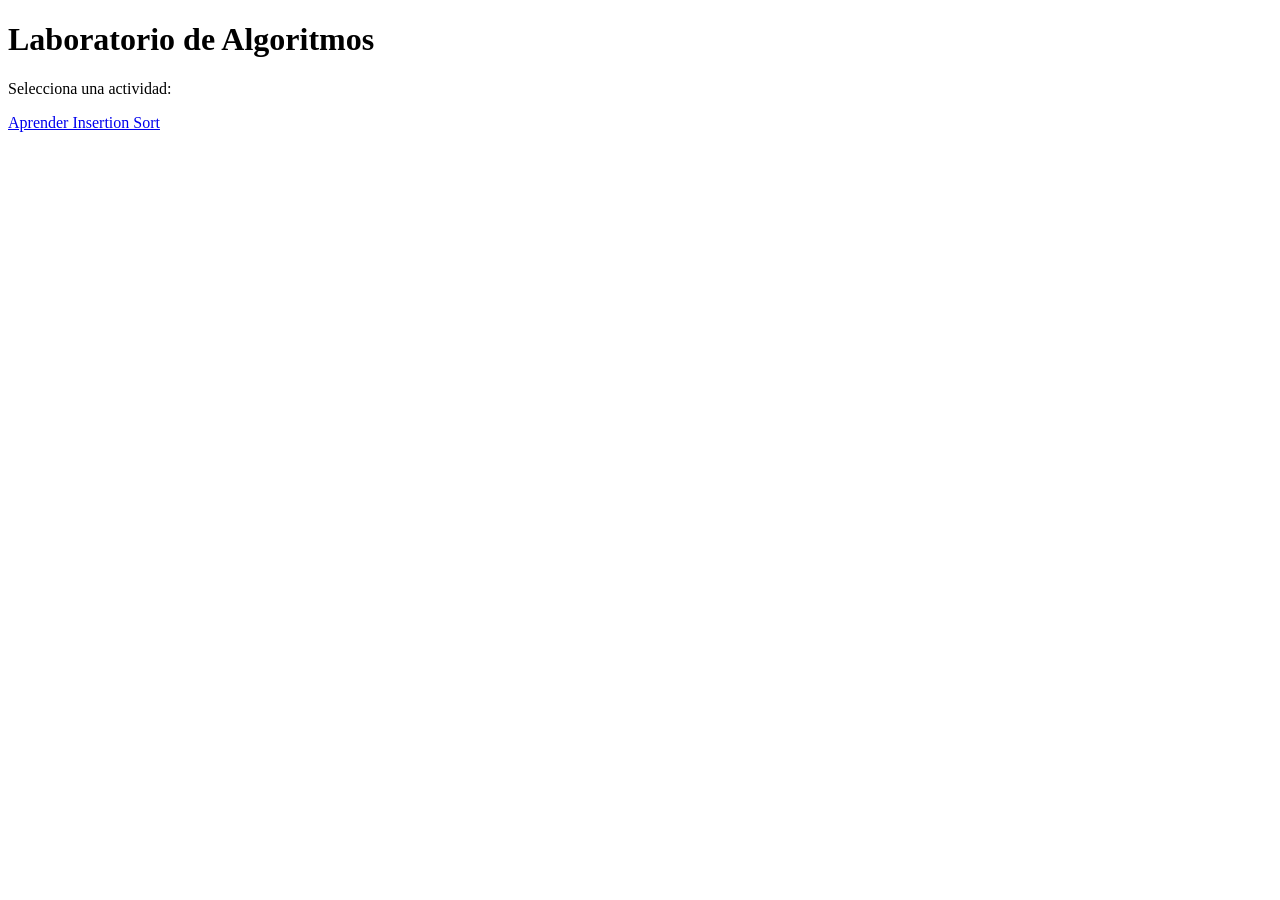
==== docs/index.html @ 264fc98d "Laboratorio de algoritmos insertion sort" ====
<!DOCTYPE html>
<html lang="es">
<head>
    <meta charset="UTF-8">
    <meta name="viewport"
          content="width=device-width, initial-scale=1">
    <title>Laboratorio de Algoritmos</title>
</head>
<body>
    <h1>Laboratorio de Algoritmos</h1>

    <p>Selecciona una actividad:</p>

    <a href="./algorithms/insertion-sort/">
        Aprender Insertion Sort
    </a>
</body>
</html>
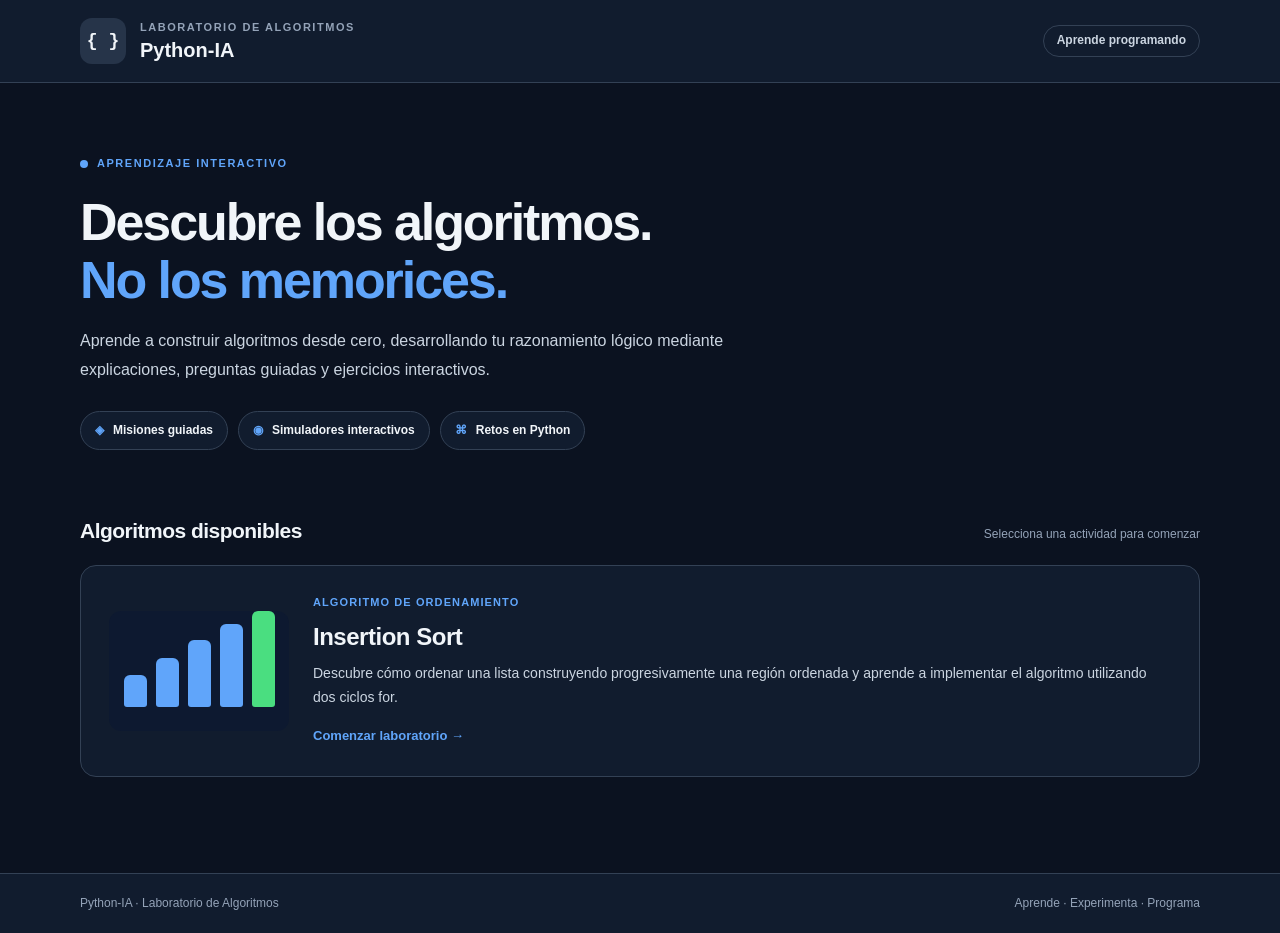
==== commit 777c2f0f: "Mejoras en menu principal" ====
--- a/docs/index.html
+++ b/docs/index.html
@@ -3,17 +3,149 @@
 <html lang="es">
 <head>
     <meta charset="UTF-8">
-    <meta name="viewport"
-          content="width=device-width, initial-scale=1">
-    <title>Laboratorio de Algoritmos</title>
+
+    <meta
+        name="viewport"
+        content="width=device-width, initial-scale=1.0"
+    >
+
+    <meta
+        name="description"
+        content="Aprende algoritmos de programación mediante actividades interactivas, simuladores y retos en Python."
+    >
+
+    <title>Laboratorio de Algoritmos | Python-IA</title>
+
+    <link rel="stylesheet" href="./style.css">
 </head>
+
 <body>
-    <h1>Laboratorio de Algoritmos</h1>
 
-    <p>Selecciona una actividad:</p>
+    <header class="header">
+        <div class="header-inner">
 
-    <a href="./algorithms/insertion-sort/">
-        Aprender Insertion Sort
-    </a>
+            <div class="brand">
+                <div class="brand-icon">
+                    { }
+                </div>
+
+                <div>
+                    <span class="eyebrow">
+                        LABORATORIO DE ALGORITMOS
+                    </span>
+
+                    <p class="brand-title">
+                        Python-IA
+                    </p>
+                </div>
+            </div>
+
+            <span class="header-tag">
+                Aprende programando
+            </span>
+
+        </div>
+    </header>
+
+    <main>
+
+        <section class="hero">
+
+            <div class="section-kicker">
+                APRENDIZAJE INTERACTIVO
+            </div>
+
+            <h1>
+                Descubre los algoritmos.
+                <br>
+                <span>No los memorices.</span>
+            </h1>
+
+            <p class="lead">
+                Aprende a construir algoritmos desde cero,
+                desarrollando tu razonamiento lógico
+                mediante explicaciones, preguntas guiadas
+                y ejercicios interactivos.
+            </p>
+
+            <div class="features">
+
+                <span class="feature">
+                    <span class="feature-symbol">◈</span>
+                    Misiones guiadas
+                </span>
+
+                <span class="feature">
+                    <span class="feature-symbol">◉</span>
+                    Simuladores interactivos
+                </span>
+
+                <span class="feature">
+                    <span class="feature-symbol">⌘</span>
+                    Retos en Python
+                </span>
+
+            </div>
+
+        </section>
+
+        <section class="activities">
+
+            <div class="section-heading">
+                <h2>Algoritmos disponibles</h2>
+                <p>Selecciona una actividad para comenzar</p>
+            </div>
+
+            <a
+                class="course-card"
+                href="./algorithms/insertion-sort/"
+            >
+
+                <div class="course-visual" aria-hidden="true">
+                    <div class="bar"></div>
+                    <div class="bar"></div>
+                    <div class="bar"></div>
+                    <div class="bar"></div>
+                    <div class="bar"></div>
+                </div>
+
+                <div class="course-body">
+
+                    <span class="course-label">
+                        ALGORITMO DE ORDENAMIENTO
+                    </span>
+
+                    <h3>Insertion Sort</h3>
+
+                    <p>
+                        Descubre cómo ordenar una lista
+                        construyendo progresivamente una
+                        región ordenada y aprende a
+                        implementar el algoritmo
+                        utilizando dos ciclos for.
+                    </p>
+
+                    <span class="open-label">
+                        Comenzar laboratorio →
+                    </span>
+
+                </div>
+
+            </a>
+
+        </section>
+
+    </main>
+
+    <footer class="footer">
+        <div class="footer-inner">
+
+            <p>Python-IA · Laboratorio de Algoritmos</p>
+
+            <p>Aprende · Experimenta · Programa</p>
+
+        </div>
+    </footer>
+
 </body>
 </html>
--- a/docs/style.css
+++ b/docs/style.css
@@ -0,0 +1,545 @@
+
+/* ============================================================
+   PYTHON-IA · LABORATORIO DE ALGORITMOS
+   Página principal
+
+   01. Design tokens
+   02. Reset y estilos globales
+   03. Header
+   04. Contenido principal
+   05. Presentación y características
+   06. Actividades
+   07. Footer
+   08. Responsive
+   09. Accesibilidad
+   ============================================================ */
+
+
+/* ============================================================
+   01. DESIGN TOKENS
+   ============================================================ */
+
+:root {
+    color-scheme: dark;
+
+    /* Backgrounds */
+    --background: #0b1220;
+    --surface: #111c2e;
+    --surface-raised: #172840;
+
+    /* Borders */
+    --border: #334155;
+
+    /* Typography */
+    --text: #f1f5f9;
+    --muted: #cbd5e1;
+    --subtle: #94a3b8;
+
+    /* Accent colors */
+    --accent: #60a5fa;
+    --accent-strong: #2563eb;
+    --success: #4ade80;
+
+    /* Layout */
+    --content-width: 1120px;
+    --radius: 16px;
+
+    /* Motion */
+    --transition-fast: 180ms ease;
+
+    /* Fonts */
+    --font-family:
+        -apple-system,
+        BlinkMacSystemFont,
+        "Segoe UI",
+        Roboto,
+        Helvetica,
+        Arial,
+        sans-serif;
+
+    --font-mono:
+        "SFMono-Regular",
+        Consolas,
+        "Liberation Mono",
+        monospace;
+}
+
+
+/* ============================================================
+   02. RESET Y ESTILOS GLOBALES
+   ============================================================ */
+
+*,
+*::before,
+*::after {
+    box-sizing: border-box;
+}
+
+html {
+    scroll-behavior: smooth;
+}
+
+body {
+    min-height: 100vh;
+    margin: 0;
+
+    font-family: var(--font-family);
+    line-height: 1.6;
+
+    color: var(--text);
+    background: var(--background);
+}
+
+a {
+    color: inherit;
+    text-decoration: none;
+}
+
+a:focus-visible {
+    outline: 3px solid var(--accent);
+    outline-offset: 4px;
+}
+
+h1,
+h2,
+h3,
+p {
+    margin-top: 0;
+}
+
+code {
+    font-family: var(--font-mono);
+
+    padding: 2px 5px;
+    border-radius: 4px;
+
+    background: var(--surface-raised);
+    color: var(--text);
+}
+
+::selection {
+    background: var(--accent-strong);
+    color: #ffffff;
+}
+
+
+/* ============================================================
+   03. HEADER
+   ============================================================ */
+
+.header {
+    background: var(--surface);
+    border-bottom: 1px solid var(--border);
+}
+
+.header-inner {
+    display: flex;
+    justify-content: space-between;
+    align-items: center;
+
+    gap: 16px;
+
+    width: min(
+        var(--content-width),
+        calc(100% - 40px)
+    );
+
+    min-height: 82px;
+    margin: 0 auto;
+}
+
+.brand {
+    display: flex;
+    align-items: center;
+    gap: 14px;
+}
+
+.brand-icon {
+    display: grid;
+    place-items: center;
+
+    width: 46px;
+    height: 46px;
+
+    border-radius: 12px;
+    background: #263449;
+
+    font-family: var(--font-mono);
+    font-size: 18px;
+    font-weight: 700;
+    line-height: 1;
+}
+
+.eyebrow {
+    display: block;
+
+    color: var(--subtle);
+
+    text-transform: uppercase;
+    letter-spacing: 0.14em;
+
+    font-size: 11px;
+    font-weight: 750;
+}
+
+.brand-title {
+    margin: 0;
+
+    font-size: 20px;
+    line-height: 1.3;
+    font-weight: 700;
+}
+
+.header-tag {
+    padding: 5px 13px;
+
+    border: 1px solid var(--border);
+    border-radius: 999px;
+
+    color: var(--muted);
+
+    font-size: 12px;
+    font-weight: 600;
+}
+
+
+/* ============================================================
+   04. CONTENIDO PRINCIPAL
+   ============================================================ */
+
+main {
+    width: min(
+        var(--content-width),
+        calc(100% - 40px)
+    );
+
+    margin: 0 auto;
+    padding: 72px 0 96px;
+}
+
+
+/* ============================================================
+   05. PRESENTACIÓN Y CARACTERÍSTICAS
+   ============================================================ */
+
+.section-kicker {
+    display: flex;
+    align-items: center;
+    gap: 9px;
+
+    color: var(--accent);
+
+    font-size: 11px;
+    font-weight: 800;
+
+    letter-spacing: 0.14em;
+    text-transform: uppercase;
+}
+
+.section-kicker::before {
+    content: "";
+
+    display: block;
+
+    width: 8px;
+    height: 8px;
+
+    border-radius: 50%;
+    background: var(--accent);
+}
+
+h1 {
+    margin: 20px 0 18px;
+
+    font-size: clamp(34px, 5vw, 52px);
+    font-weight: 800;
+
+    letter-spacing: -0.04em;
+    line-height: 1.12;
+}
+
+h1 span {
+    color: var(--accent);
+}
+
+.lead {
+    max-width: 740px;
+    margin: 0;
+
+    color: var(--muted);
+
+    font-size: 16px;
+    line-height: 1.8;
+}
+
+/* Feature badges */
+
+.features {
+    display: flex;
+    flex-wrap: wrap;
+
+    gap: 10px;
+    margin-top: 26px;
+}
+
+.feature {
+    display: inline-flex;
+    align-items: center;
+
+    gap: 9px;
+    padding: 9px 14px;
+
+    border: 1px solid var(--border);
+    border-radius: 999px;
+
+    background: var(--surface);
+
+    font-size: 12px;
+    font-weight: 650;
+}
+
+.feature-symbol {
+    color: var(--accent);
+}
+
+
+/* ============================================================
+   06. ACTIVIDADES
+   ============================================================ */
+
+/* Section heading */
+
+.section-heading {
+    display: flex;
+    justify-content: space-between;
+    align-items: baseline;
+
+    gap: 12px;
+    margin: 64px 0 18px;
+}
+
+.section-heading h2 {
+    margin: 0;
+
+    font-size: 21px;
+    letter-spacing: -0.025em;
+}
+
+.section-heading p {
+    margin: 0;
+
+    color: var(--subtle);
+    font-size: 12px;
+}
+
+/* Course card */
+
+.course-card {
+    display: flex;
+    align-items: center;
+
+    gap: 24px;
+    padding: 28px;
+
+    border: 1px solid var(--border);
+    border-radius: var(--radius);
+
+    background: var(--surface);
+
+    transition:
+        border-color var(--transition-fast),
+        transform var(--transition-fast),
+        background var(--transition-fast);
+}
+
+.course-card:hover {
+    background: var(--surface-raised);
+    border-color: var(--accent);
+
+    transform: translateY(-2px);
+}
+
+/* Course visualization */
+
+.course-visual {
+    display: flex;
+    justify-content: center;
+    align-items: flex-end;
+
+    gap: 9px;
+    padding: 24px 14px;
+
+    width: 180px;
+    min-width: 180px;
+    height: 120px;
+
+    border-radius: 12px;
+
+    background: #0d1930;
+}
+
+/* Sorting bars */
+
+.bar {
+    width: 23px;
+
+    border-radius: 6px 6px 3px 3px;
+    background: var(--accent);
+}
+
+.bar:nth-child(1) {
+    height: 32px;
+}
+
+.bar:nth-child(2) {
+    height: 49px;
+}
+
+.bar:nth-child(3) {
+    height: 67px;
+}
+
+.bar:nth-child(4) {
+    height: 83px;
+}
+
+.bar:nth-child(5) {
+    height: 96px;
+    background: var(--success);
+}
+
+/* Course content */
+
+.course-body {
+    flex: 1;
+    min-width: 0;
+}
+
+.course-label {
+    display: block;
+
+    color: var(--accent);
+
+    font-size: 11px;
+    font-weight: 800;
+
+    letter-spacing: 0.1em;
+    text-transform: uppercase;
+}
+
+.course-body h3 {
+    margin: 6px 0;
+
+    font-size: 24px;
+    letter-spacing: -0.02em;
+}
+
+.course-body p {
+    margin: 0;
+
+    color: var(--muted);
+
+    font-size: 14px;
+    line-height: 1.7;
+}
+
+.open-label {
+    display: inline-flex;
+    align-items: center;
+
+    gap: 7px;
+    margin-top: 16px;
+
+    color: var(--accent);
+
+    font-size: 13px;
+    font-weight: 750;
+}
+
+
+/* ============================================================
+   07. FOOTER
+   ============================================================ */
+
+.footer {
+    background: var(--surface);
+    border-top: 1px solid var(--border);
+}
+
+.footer-inner {
+    display: flex;
+    justify-content: space-between;
+    align-items: center;
+
+    gap: 16px;
+
+    width: min(
+        var(--content-width),
+        calc(100% - 40px)
+    );
+
+    margin: 0 auto;
+    padding: 20px 0;
+
+    color: var(--subtle);
+    font-size: 12px;
+}
+
+.footer-inner p {
+    margin: 0;
+}
+
+
+/* ============================================================
+   08. RESPONSIVE
+   ============================================================ */
+
+@media (max-width: 640px) {
+
+    .header-tag {
+        display: none;
+    }
+
+    main {
+        padding: 48px 0 64px;
+    }
+
+    .section-heading {
+        align-items: flex-start;
+        flex-direction: column;
+    }
+
+    .course-card {
+        flex-direction: column;
+        align-items: stretch;
+
+        padding: 18px;
+    }
+
+    .course-visual {
+        width: 100%;
+        min-width: 0;
+    }
+
+    .footer-inner {
+        align-items: flex-start;
+        flex-direction: column;
+
+        gap: 4px;
+    }
+}
+
+
+/* ============================================================
+   09. ACCESIBILIDAD
+   ============================================================ */
+
+@media (prefers-reduced-motion: reduce) {
+
+    *,
+    *::before,
+    *::after {
+        scroll-behavior: auto !important;
+        transition: none !important;
+    }
+}
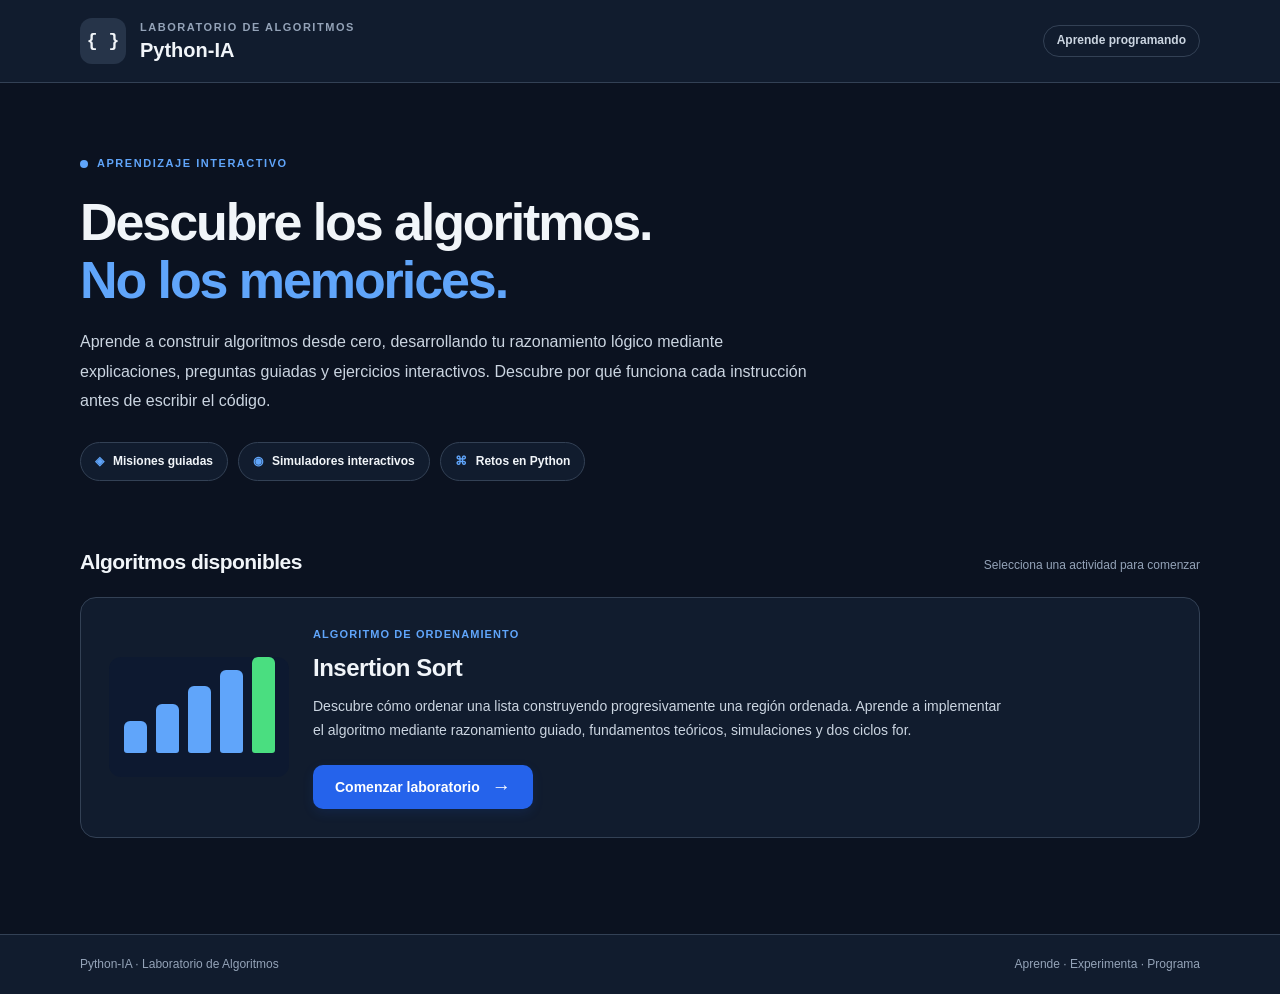
==== commit 7728a697: "Apariencia de botón en el menu principal" ====
--- a/docs/index.html
+++ b/docs/index.html
@@ -14,6 +14,8 @@
         content="Aprende algoritmos de programación mediante actividades interactivas, simuladores y retos en Python."
     >
 
+    <meta name="theme-color" content="#0b1220">
+
     <title>Laboratorio de Algoritmos | Python-IA</title>
 
     <link rel="stylesheet" href="./style.css">
@@ -21,15 +23,16 @@
 
 <body>
 
+    <!-- Encabezado principal -->
     <header class="header">
         <div class="header-inner">
 
             <div class="brand">
-                <div class="brand-icon">
+                <div class="brand-icon" aria-hidden="true">
                     { }
                 </div>
 
-                <div>
+                <div class="brand-content">
                     <span class="eyebrow">
                         LABORATORIO DE ALGORITMOS
                     </span>
@@ -49,13 +52,14 @@
 
     <main>
 
-        <section class="hero">
+        <!-- Presentación -->
+        <section class="hero" aria-labelledby="hero-title">
 
             <div class="section-kicker">
                 APRENDIZAJE INTERACTIVO
             </div>
 
-            <h1>
+            <h1 id="hero-title">
                 Descubre los algoritmos.
                 <br>
                 <span>No los memorices.</span>
@@ -63,25 +67,35 @@
 
             <p class="lead">
                 Aprende a construir algoritmos desde cero,
-                desarrollando tu razonamiento lógico
-                mediante explicaciones, preguntas guiadas
-                y ejercicios interactivos.
+                desarrollando tu razonamiento lógico mediante
+                explicaciones, preguntas guiadas y ejercicios
+                interactivos.
+
+                Descubre por qué funciona cada instrucción
+                antes de escribir el código.
             </p>
 
+            <!-- Características del laboratorio -->
             <div class="features">
 
                 <span class="feature">
-                    <span class="feature-symbol">◈</span>
+                    <span class="feature-symbol" aria-hidden="true">
+                        ◈
+                    </span>
                     Misiones guiadas
                 </span>
 
                 <span class="feature">
-                    <span class="feature-symbol">◉</span>
+                    <span class="feature-symbol" aria-hidden="true">
+                        ◉
+                    </span>
                     Simuladores interactivos
                 </span>
 
                 <span class="feature">
-                    <span class="feature-symbol">⌘</span>
+                    <span class="feature-symbol" aria-hidden="true">
+                        ⌘
+                    </span>
                     Retos en Python
                 </span>
 
@@ -89,18 +103,30 @@
 
         </section>
 
-        <section class="activities">
+        <!-- Catálogo de algoritmos -->
+        <section
+            class="activities"
+            aria-labelledby="activities-title"
+        >
 
             <div class="section-heading">
-                <h2>Algoritmos disponibles</h2>
-                <p>Selecciona una actividad para comenzar</p>
-            </div>
-
+                <h2 id="activities-title">
+                    Algoritmos disponibles
+                </h2>
+
+                <p>
+                    Selecciona una actividad para comenzar
+                </p>
+            </div>
+
+            <!-- Tarjeta de Insertion Sort -->
             <a
                 class="course-card"
                 href="./algorithms/insertion-sort/"
+                aria-label="Comenzar laboratorio de Insertion Sort"
             >
 
+                <!-- Visualización decorativa -->
                 <div class="course-visual" aria-hidden="true">
                     <div class="bar"></div>
                     <div class="bar"></div>
@@ -109,24 +135,43 @@
                     <div class="bar"></div>
                 </div>
 
+                <!-- Información de la actividad -->
                 <div class="course-body">
 
                     <span class="course-label">
                         ALGORITMO DE ORDENAMIENTO
                     </span>
 
-                    <h3>Insertion Sort</h3>
+                    <h3>
+                        Insertion Sort
+                    </h3>
 
                     <p>
                         Descubre cómo ordenar una lista
                         construyendo progresivamente una
-                        región ordenada y aprende a
-                        implementar el algoritmo
-                        utilizando dos ciclos for.
+                        región ordenada.
+
+                        Aprende a implementar el algoritmo
+                        mediante razonamiento guiado,
+                        fundamentos teóricos, simulaciones
+                        y dos ciclos for.
                     </p>
 
-                    <span class="open-label">
-                        Comenzar laboratorio →
+                    <!--
+                        Botón visual:
+                        La tarjeta completa es un enlace.
+                        Por eso utilizamos un span y no
+                        un botón dentro de otro enlace.
+                    -->
+                    <span class="course-button">
+                        Comenzar laboratorio
+
+                        <span
+                            class="course-button-arrow"
+                            aria-hidden="true"
+                        >
+                            →
+                        </span>
                     </span>
 
                 </div>
@@ -137,12 +182,17 @@
 
     </main>
 
+    <!-- Pie de página -->
     <footer class="footer">
         <div class="footer-inner">
 
-            <p>Python-IA · Laboratorio de Algoritmos</p>
-
-            <p>Aprende · Experimenta · Programa</p>
+            <p>
+                Python-IA · Laboratorio de Algoritmos
+            </p>
+
+            <p>
+                Aprende · Experimenta · Programa
+            </p>
 
         </div>
     </footer>
--- a/docs/style.css
+++ b/docs/style.css
@@ -5,13 +5,14 @@
 
    01. Design tokens
    02. Reset y estilos globales
-   03. Header
-   04. Contenido principal
-   05. Presentación y características
-   06. Actividades
-   07. Footer
-   08. Responsive
-   09. Accesibilidad
+   03. Layout y encabezado
+   04. Presentación
+   05. Características
+   06. Catálogo de algoritmos
+   07. Tarjetas y botones
+   08. Footer
+   09. Responsive
+   10. Accesibilidad
    ============================================================ */
 
 
@@ -22,32 +23,34 @@
 :root {
     color-scheme: dark;
 
-    /* Backgrounds */
+    /* Fondos */
     --background: #0b1220;
     --surface: #111c2e;
     --surface-raised: #172840;
-
-    /* Borders */
+    --surface-visual: #0d1930;
+
+    /* Bordes */
     --border: #334155;
 
-    /* Typography */
+    /* Texto */
     --text: #f1f5f9;
     --muted: #cbd5e1;
     --subtle: #94a3b8;
 
-    /* Accent colors */
+    /* Colores de interacción */
     --accent: #60a5fa;
     --accent-strong: #2563eb;
+    --accent-hover: #1d4ed8;
     --success: #4ade80;
 
     /* Layout */
     --content-width: 1120px;
     --radius: 16px;
 
-    /* Motion */
+    /* Transiciones */
     --transition-fast: 180ms ease;
 
-    /* Fonts */
+    /* Tipografía */
     --font-family:
         -apple-system,
         BlinkMacSystemFont,
@@ -80,6 +83,9 @@
 }
 
 body {
+    display: flex;
+    flex-direction: column;
+
     min-height: 100vh;
     margin: 0;
 
@@ -88,16 +94,13 @@
 
     color: var(--text);
     background: var(--background);
+
+    -webkit-font-smoothing: antialiased;
 }
 
 a {
     color: inherit;
     text-decoration: none;
-}
-
-a:focus-visible {
-    outline: 3px solid var(--accent);
-    outline-offset: 4px;
 }
 
 h1,
@@ -108,13 +111,14 @@
 }
 
 code {
-    font-family: var(--font-mono);
-
     padding: 2px 5px;
+
     border-radius: 4px;
 
     background: var(--surface-raised);
     color: var(--text);
+
+    font-family: var(--font-mono);
 }
 
 ::selection {
@@ -124,7 +128,7 @@
 
 
 /* ============================================================
-   03. HEADER
+   03. LAYOUT Y ENCABEZADO
    ============================================================ */
 
 .header {
@@ -134,8 +138,8 @@
 
 .header-inner {
     display: flex;
+    align-items: center;
     justify-content: space-between;
-    align-items: center;
 
     gap: 16px;
 
@@ -158,6 +162,8 @@
     display: grid;
     place-items: center;
 
+    flex-shrink: 0;
+
     width: 46px;
     height: 46px;
 
@@ -170,6 +176,11 @@
     line-height: 1;
 }
 
+.brand-content {
+    display: flex;
+    flex-direction: column;
+}
+
 .eyebrow {
     display: block;
 
@@ -186,8 +197,8 @@
     margin: 0;
 
     font-size: 20px;
+    font-weight: 700;
     line-height: 1.3;
-    font-weight: 700;
 }
 
 .header-tag {
@@ -202,12 +213,11 @@
     font-weight: 600;
 }
 
-
-/* ============================================================
-   04. CONTENIDO PRINCIPAL
-   ============================================================ */
+/* Contenedor principal */
 
 main {
+    flex: 1;
+
     width: min(
         var(--content-width),
         calc(100% - 40px)
@@ -219,7 +229,7 @@
 
 
 /* ============================================================
-   05. PRESENTACIÓN Y CARACTERÍSTICAS
+   04. PRESENTACIÓN
    ============================================================ */
 
 .section-kicker {
@@ -248,7 +258,7 @@
     background: var(--accent);
 }
 
-h1 {
+.hero h1 {
     margin: 20px 0 18px;
 
     font-size: clamp(34px, 5vw, 52px);
@@ -258,7 +268,7 @@
     line-height: 1.12;
 }
 
-h1 span {
+.hero h1 span {
     color: var(--accent);
 }
 
@@ -269,10 +279,13 @@
     color: var(--muted);
 
     font-size: 16px;
-    line-height: 1.8;
-}
-
-/* Feature badges */
+    line-height: 1.85;
+}
+
+
+/* ============================================================
+   05. CARACTERÍSTICAS
+   ============================================================ */
 
 .features {
     display: flex;
@@ -285,8 +298,8 @@
 .feature {
     display: inline-flex;
     align-items: center;
-
     gap: 9px;
+
     padding: 9px 14px;
 
     border: 1px solid var(--border);
@@ -304,15 +317,13 @@
 
 
 /* ============================================================
-   06. ACTIVIDADES
-   ============================================================ */
-
-/* Section heading */
+   06. CATÁLOGO DE ALGORITMOS
+   ============================================================ */
 
 .section-heading {
     display: flex;
+    align-items: baseline;
     justify-content: space-between;
-    align-items: baseline;
 
     gap: 12px;
     margin: 64px 0 18px;
@@ -332,7 +343,10 @@
     font-size: 12px;
 }
 
-/* Course card */
+
+/* ============================================================
+   07. TARJETAS DE ACTIVIDADES
+   ============================================================ */
 
 .course-card {
     display: flex;
@@ -349,7 +363,8 @@
     transition:
         border-color var(--transition-fast),
         transform var(--transition-fast),
-        background var(--transition-fast);
+        background var(--transition-fast),
+        box-shadow var(--transition-fast);
 }
 
 .course-card:hover {
@@ -357,34 +372,39 @@
     border-color: var(--accent);
 
     transform: translateY(-2px);
-}
-
-/* Course visualization */
+
+    box-shadow:
+        0 12px 28px rgba(0, 0, 0, 0.15);
+}
+
+/* Visualización de barras */
 
 .course-visual {
     display: flex;
+    align-items: flex-end;
     justify-content: center;
-    align-items: flex-end;
+
+    flex-shrink: 0;
 
     gap: 9px;
     padding: 24px 14px;
 
     width: 180px;
-    min-width: 180px;
     height: 120px;
 
     border-radius: 12px;
-
-    background: #0d1930;
-}
-
-/* Sorting bars */
+    background: var(--surface-visual);
+}
 
 .bar {
     width: 23px;
 
     border-radius: 6px 6px 3px 3px;
     background: var(--accent);
+
+    transition:
+        height var(--transition-fast),
+        transform var(--transition-fast);
 }
 
 .bar:nth-child(1) {
@@ -408,7 +428,11 @@
     background: var(--success);
 }
 
-/* Course content */
+.course-card:hover .bar {
+    transform: translateY(-3px);
+}
+
+/* Información del algoritmo */
 
 .course-body {
     flex: 1;
@@ -435,30 +459,82 @@
 }
 
 .course-body p {
+    max-width: 700px;
     margin: 0;
 
     color: var(--muted);
 
     font-size: 14px;
-    line-height: 1.7;
-}
-
-.open-label {
+    line-height: 1.75;
+}
+
+
+/* ============================================================
+   BOTÓN VISUAL DE ACCESO
+   ============================================================ */
+
+/*
+ * La tarjeta completa es un enlace.
+ * Este componente es un span con apariencia
+ * de botón, no un botón HTML anidado.
+ */
+
+.course-button {
     display: inline-flex;
     align-items: center;
-
-    gap: 7px;
-    margin-top: 16px;
-
-    color: var(--accent);
-
-    font-size: 13px;
+    justify-content: center;
+    gap: 12px;
+
+    min-height: 44px;
+
+    margin-top: 22px;
+    padding: 12px 22px;
+
+    border-radius: 10px;
+
+    background: var(--accent-strong);
+    color: #ffffff;
+
+    font-size: 14px;
     font-weight: 750;
-}
-
-
-/* ============================================================
-   07. FOOTER
+    line-height: 1.3;
+
+    box-shadow:
+        0 4px 12px rgba(37, 99, 235, 0.12);
+
+    transition:
+        background var(--transition-fast),
+        transform var(--transition-fast),
+        box-shadow var(--transition-fast);
+}
+
+.course-card:hover .course-button,
+.course-card:focus-visible .course-button {
+    background: var(--accent-hover);
+
+    transform: translateY(-2px);
+
+    box-shadow:
+        0 6px 18px rgba(37, 99, 235, 0.3);
+}
+
+.course-button-arrow {
+    display: inline-block;
+
+    font-size: 19px;
+    line-height: 1;
+
+    transition: transform var(--transition-fast);
+}
+
+.course-card:hover .course-button-arrow,
+.course-card:focus-visible .course-button-arrow {
+    transform: translateX(4px);
+}
+
+
+/* ============================================================
+   08. FOOTER
    ============================================================ */
 
 .footer {
@@ -468,8 +544,9 @@
 
 .footer-inner {
     display: flex;
+    align-items: center;
     justify-content: space-between;
-    align-items: center;
+    flex-wrap: wrap;
 
     gap: 16px;
 
@@ -491,7 +568,7 @@
 
 
 /* ============================================================
-   08. RESPONSIVE
+   09. RESPONSIVE
    ============================================================ */
 
 @media (max-width: 640px) {
@@ -502,6 +579,14 @@
 
     main {
         padding: 48px 0 64px;
+    }
+
+    .hero h1 {
+        font-size: clamp(30px, 8vw, 42px);
+    }
+
+    .lead {
+        font-size: 14px;
     }
 
     .section-heading {
@@ -513,6 +598,7 @@
         flex-direction: column;
         align-items: stretch;
 
+        gap: 20px;
         padding: 18px;
     }
 
@@ -521,6 +607,10 @@
         min-width: 0;
     }
 
+    .course-button {
+        width: 100%;
+    }
+
     .footer-inner {
         align-items: flex-start;
         flex-direction: column;
@@ -529,10 +619,47 @@
     }
 }
 
-
-/* ============================================================
-   09. ACCESIBILIDAD
-   ============================================================ */
+@media (max-width: 380px) {
+
+    .header-inner {
+        width: calc(100% - 28px);
+    }
+
+    .brand-icon {
+        width: 40px;
+        height: 40px;
+    }
+
+    .eyebrow {
+        font-size: 9px;
+    }
+
+    .brand-title {
+        font-size: 18px;
+    }
+
+    main {
+        width: calc(100% - 28px);
+    }
+
+    .course-body h3 {
+        font-size: 22px;
+    }
+
+    .course-button {
+        padding: 12px;
+    }
+}
+
+
+/* ============================================================
+   10. ACCESIBILIDAD
+   ============================================================ */
+
+.course-card:focus-visible {
+    outline: 3px solid var(--accent);
+    outline-offset: 4px;
+}
 
 @media (prefers-reduced-motion: reduce) {
 
